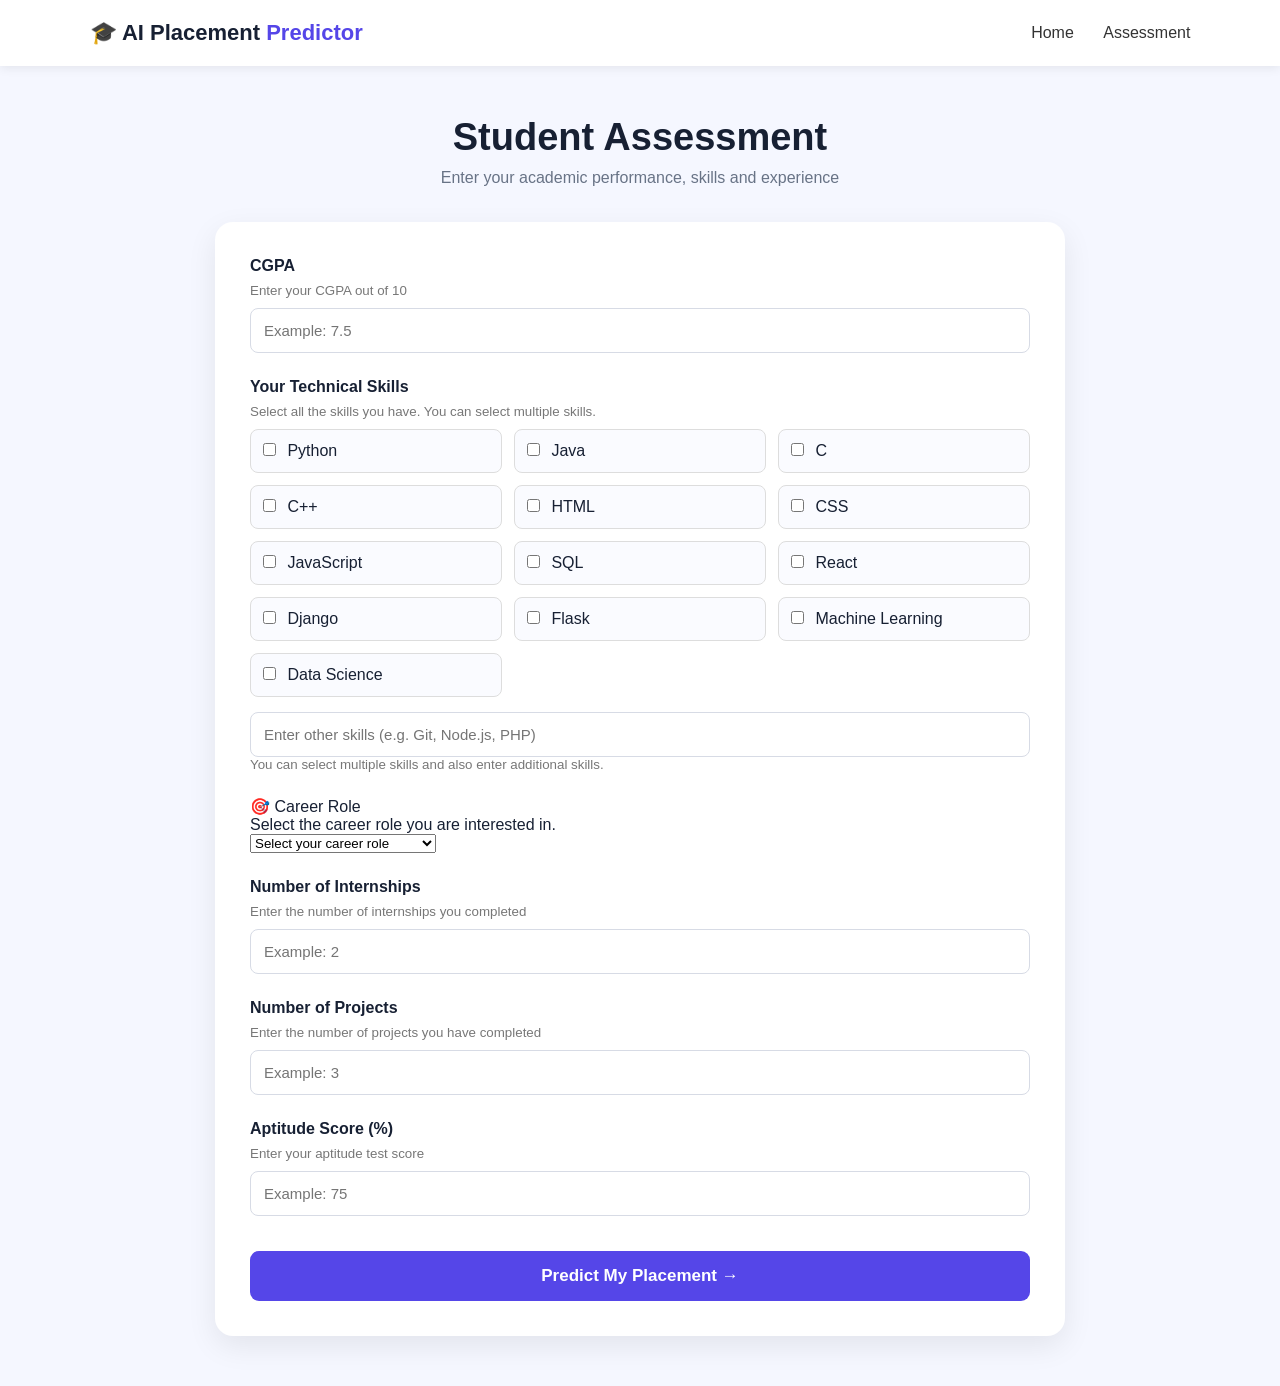
==== templates/assessment.html @ 74dbfa6d "Features added" ====
<!DOCTYPE html>
<html lang="en">
<head>
    <meta charset="UTF-8">
    <meta name="viewport" content="width=device-width, initial-scale=1.0">

    <title>Student Assessment - AI Placement Predictor</title>

    <style>
        * {
            box-sizing: border-box;
            margin: 0;
            padding: 0;
        }

        body {
            font-family: Arial, sans-serif;
            background: #f5f7ff;
            color: #172033;
        }

        nav {
            background: white;
            padding: 20px 7%;
            display: flex;
            justify-content: space-between;
            align-items: center;
            box-shadow: 0 2px 10px rgba(0,0,0,0.08);
        }

        .logo {
            font-size: 22px;
            font-weight: bold;
        }

        .logo span {
            color: #5546e8;
        }

        nav a {
            text-decoration: none;
            color: #333;
            margin-left: 25px;
        }

        .container {
            width: 90%;
            max-width: 850px;
            margin: 50px auto;
        }

        .heading {
            text-align: center;
            margin-bottom: 35px;
        }

        .heading h1 {
            font-size: 38px;
            margin-bottom: 10px;
        }

        .heading p {
            color: #687386;
        }

        .card {
            background: white;
            padding: 35px;
            border-radius: 18px;
            box-shadow: 0 10px 30px rgba(0,0,0,0.08);
        }

        .form-group {
            margin-bottom: 25px;
        }

        label.main-label {
            display: block;
            font-weight: bold;
            margin-bottom: 8px;
            font-size: 16px;
        }

        small {
            display: block;
            color: #777;
            margin-bottom: 10px;
        }

        input[type="number"],
        input[type="text"] {
            width: 100%;
            padding: 13px;
            border: 1px solid #d7dbe5;
            border-radius: 8px;
            font-size: 15px;
        }

        input:focus {
            outline: none;
            border-color: #5546e8;
        }

        .skills-container {
            display: grid;
            grid-template-columns: repeat(3, 1fr);
            gap: 12px;
            margin-bottom: 15px;
        }

        .skill-option {
            border: 1px solid #ddd;
            padding: 12px;
            border-radius: 8px;
            cursor: pointer;
            background: #fafbff;
        }

        .skill-option:hover {
            border-color: #5546e8;
            background: #f0efff;
        }

        .skill-option input {
            margin-right: 7px;
        }

        .submit-btn {
            width: 100%;
            padding: 15px;
            border: none;
            border-radius: 9px;
            background: #5546e8;
            color: white;
            font-size: 17px;
            font-weight: bold;
            cursor: pointer;
            margin-top: 10px;
        }

        .submit-btn:hover {
            background: #4435d0;
        }

        @media (max-width: 700px) {
            .skills-container {
                grid-template-columns: repeat(2, 1fr);
            }

            .card {
                padding: 22px;
            }

            .heading h1 {
                font-size: 30px;
            }
        }
    </style>
</head>

<body>

<nav>
    <div class="logo">🎓 AI Placement <span>Predictor</span></div>

    <div>
        <a href="/">Home</a>
        <a href="/assessment">Assessment</a>
    </div>
</nav>

<div class="container">

    <div class="heading">
        <h1>Student Assessment</h1>
        <p>Enter your academic performance, skills and experience</p>
    </div>

    <div class="card">

        <form action="/predict" method="POST">

            <!-- CGPA -->
            <div class="form-group">
                <label class="main-label">CGPA</label>
                <small>Enter your CGPA out of 10</small>

                <input
                    type="number"
                    name="cgpa"
                    min="0"
                    max="10"
                    step="0.01"
                    placeholder="Example: 7.5"
                    required
                >
            </div>



            <!-- TECHNICAL SKILLS -->
            <div class="form-group">

                <label class="main-label">
                    Your Technical Skills
                </label>

                <small>
                    Select all the skills you have. You can select multiple skills.
                </small>

                <div class="skills-container">

                    <label class="skill-option">
                        <input type="checkbox"
                               name="technical_skills"
                               value="Python">
                        Python
                    </label>

                    <label class="skill-option">
                        <input type="checkbox"
                               name="technical_skills"
                               value="Java">
                        Java
                    </label>

                    <label class="skill-option">
                        <input type="checkbox"
                               name="technical_skills"
                               value="C">
                        C
                    </label>

                    <label class="skill-option">
                        <input type="checkbox"
                               name="technical_skills"
                               value="C++">
                        C++
                    </label>

                    <label class="skill-option">
                        <input type="checkbox"
                               name="technical_skills"
                               value="HTML">
                        HTML
                    </label>

                    <label class="skill-option">
                        <input type="checkbox"
                               name="technical_skills"
                               value="CSS">
                        CSS
                    </label>

                    <label class="skill-option">
                        <input type="checkbox"
                               name="technical_skills"
                               value="JavaScript">
                        JavaScript
                    </label>

                    <label class="skill-option">
                        <input type="checkbox"
                               name="technical_skills"
                               value="SQL">
                        SQL
                    </label>

                    <label class="skill-option">
                        <input type="checkbox"
                               name="technical_skills"
                               value="React">
                        React
                    </label>

                    <label class="skill-option">
                        <input type="checkbox"
                               name="technical_skills"
                               value="Django">
                        Django
                    </label>

                    <label class="skill-option">
                        <input type="checkbox"
                               name="technical_skills"
                               value="Flask">
                        Flask
                    </label>

                    <label class="skill-option">
                        <input type="checkbox"
                               name="technical_skills"
                               value="Machine Learning">
                        Machine Learning
                    </label>

                    <label class="skill-option">
                        <input type="checkbox"
                               name="technical_skills"
                               value="Data Science">
                        Data Science
                    </label>

                </div>

                <input
                    type="text"
                    name="custom_skills"
                    placeholder="Enter other skills (e.g. Git, Node.js, PHP)"
                >

                <small>
                    You can select multiple skills and also enter additional skills.
                </small>

            </div>


            <div class="form-group">

    <label for="career_role">
        🎯 Career Role
    </label>

    <p class="field-description">
        Select the career role you are interested in.
    </p>

    <select
        id="career_role"
        name="career_role"
        required
    >

        <option value="">
            Select your career role
        </option>

        <option value="Software Developer">
            Software Developer
        </option>

        
        <option value="Data Scientist">
            Data Scientist
        </option>

        <option value="Machine Learning Engineer">
            Machine Learning Engineer
        </option>

        <option value="AI Engineer">
            AI Engineer
        </option>

        <option value="Web Developer">
            Web Developer
        </option>

        

        
    </select>

</div>



            <!-- INTERNSHIPS -->
            <div class="form-group">
                <label class="main-label">
                    Number of Internships
                </label>

                <small>Enter the number of internships you completed</small>

                <input
                    type="number"
                    name="internships"
                    min="0"
                    max="10"
                    placeholder="Example: 2"
                    required
                >
            </div>


            <!-- PROJECTS -->
            <div class="form-group">
                <label class="main-label">
                    Number of Projects
                </label>

                <small>Enter the number of projects you have completed</small>

                <input
                    type="number"
                    name="projects"
                    min="0"
                    max="20"
                    placeholder="Example: 3"
                    required
                >
            </div>


            <!-- APTITUDE -->
            <div class="form-group">
                <label class="main-label">
                    Aptitude Score (%)
                </label>

                <small>Enter your aptitude test score</small>

                <input
                    type="number"
                    name="aptitude_score"
                    min="0"
                    max="100"
                    step="0.1"
                    placeholder="Example: 75"
                    required
                >
            </div>


            <button type="submit" class="submit-btn">
                Predict My Placement →
            </button>

        </form>

    </div>

</div>

</body>
</html>
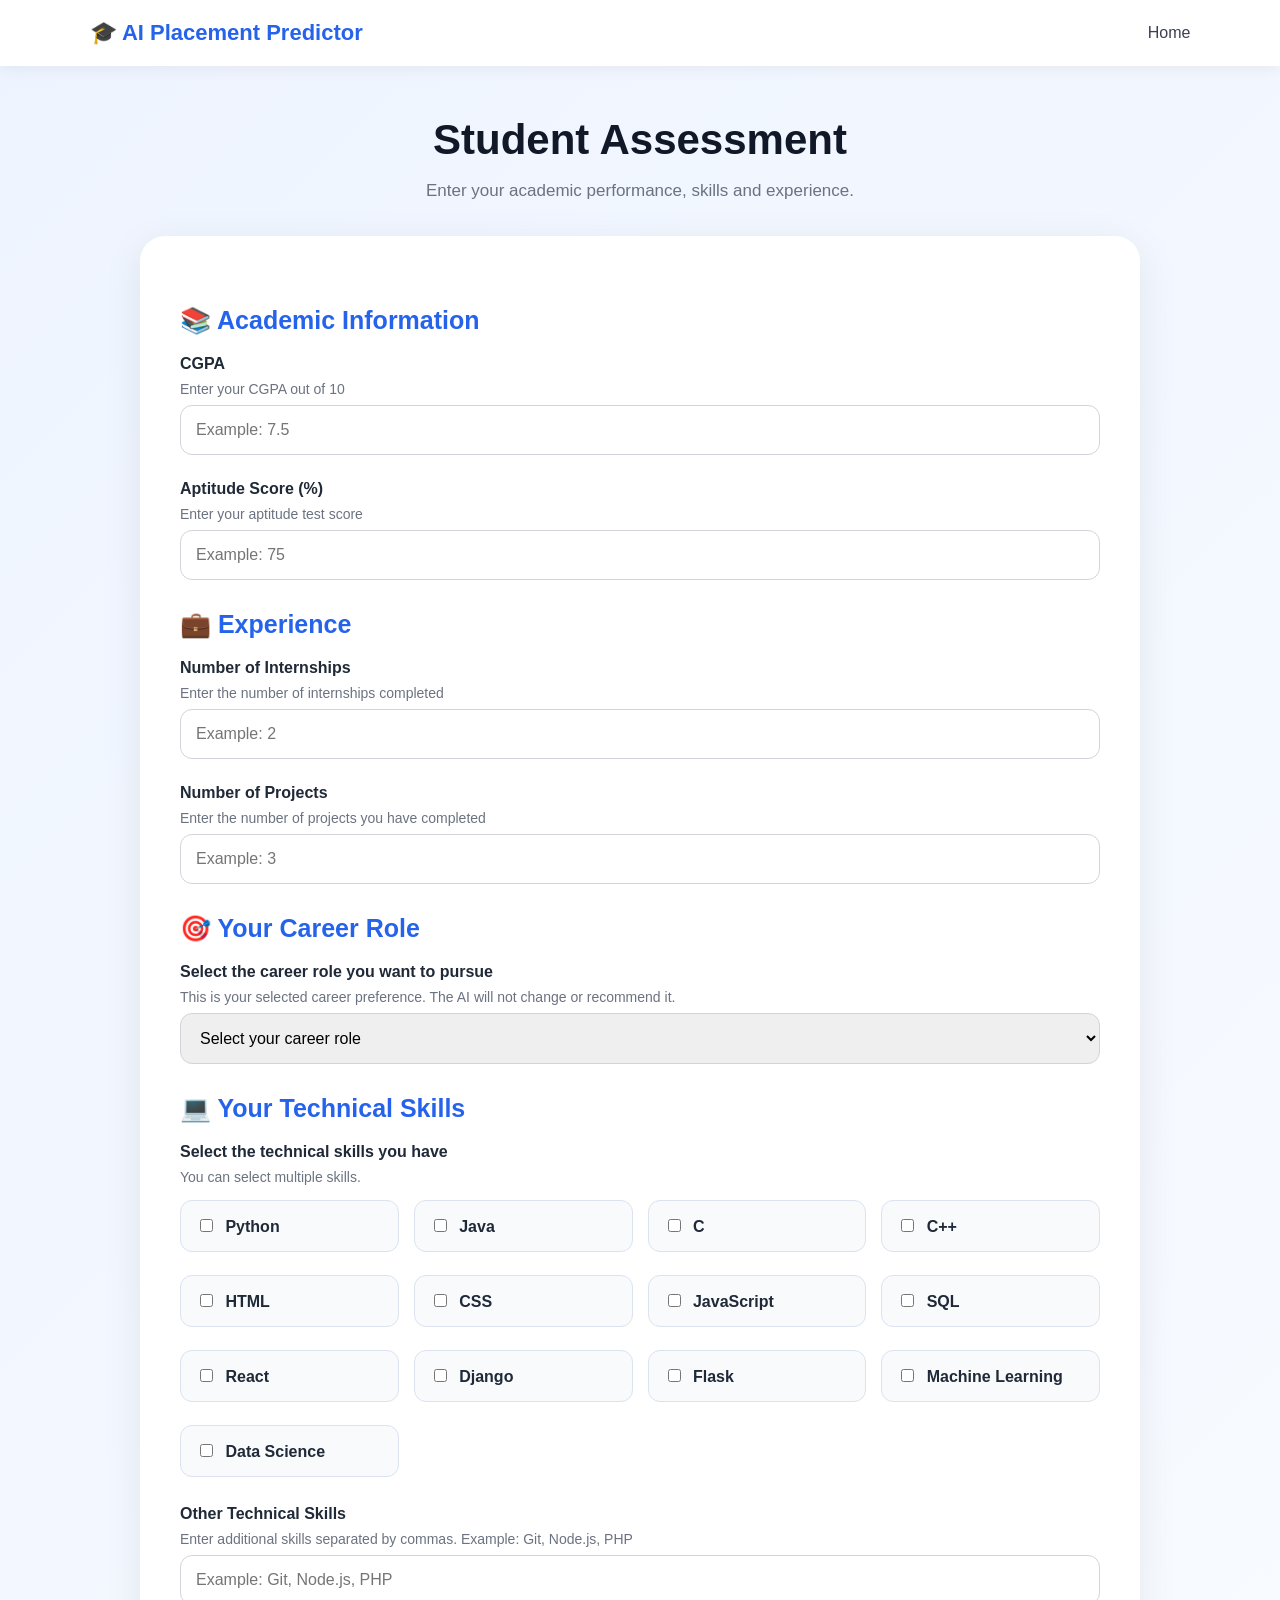
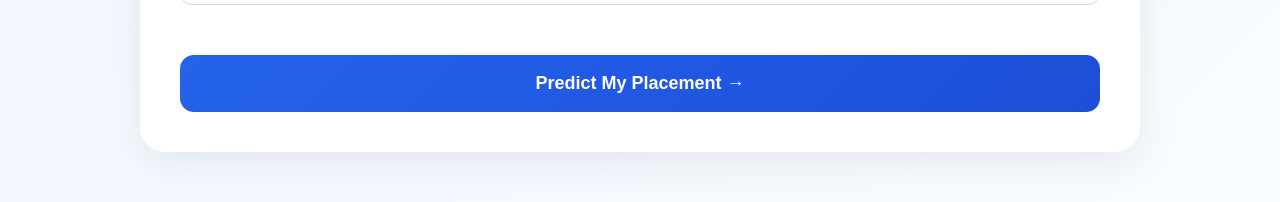
==== commit 793c1e1c: "Features Finalised" ====
--- a/templates/assessment.html
+++ b/templates/assessment.html
@@ -1,192 +1,274 @@
 <!DOCTYPE html>
 <html lang="en">
+
 <head>
+
     <meta charset="UTF-8">
-    <meta name="viewport" content="width=device-width, initial-scale=1.0">
+
+    <meta name="viewport"
+          content="width=device-width, initial-scale=1.0">
 
     <title>Student Assessment - AI Placement Predictor</title>
 
     <style>
+
         * {
             box-sizing: border-box;
+        }
+
+        body {
             margin: 0;
-            padding: 0;
-        }
-
-        body {
-            font-family: Arial, sans-serif;
-            background: #f5f7ff;
-            color: #172033;
-        }
-
-        nav {
+            font-family: Arial, Helvetica, sans-serif;
+            background: linear-gradient(
+                135deg,
+                #eef4ff,
+                #f8fbff
+            );
+            color: #1f2937;
+        }
+
+        .navbar {
             background: white;
             padding: 20px 7%;
             display: flex;
             justify-content: space-between;
             align-items: center;
-            box-shadow: 0 2px 10px rgba(0,0,0,0.08);
+            box-shadow: 0 3px 15px rgba(0,0,0,0.06);
         }
 
         .logo {
             font-size: 22px;
             font-weight: bold;
-        }
-
-        .logo span {
-            color: #5546e8;
-        }
-
-        nav a {
+            color: #2563eb;
+        }
+
+        .nav-links a {
             text-decoration: none;
-            color: #333;
-            margin-left: 25px;
+            color: #374151;
+            margin-left: 30px;
+            font-weight: 500;
         }
 
         .container {
             width: 90%;
-            max-width: 850px;
+            max-width: 1000px;
             margin: 50px auto;
         }
 
-        .heading {
+        .header {
             text-align: center;
             margin-bottom: 35px;
         }
 
-        .heading h1 {
-            font-size: 38px;
+        .header h1 {
+            font-size: 42px;
             margin-bottom: 10px;
-        }
-
-        .heading p {
-            color: #687386;
-        }
-
-        .card {
+            color: #111827;
+        }
+
+        .header p {
+            color: #6b7280;
+            font-size: 17px;
+        }
+
+        .form-card {
             background: white;
-            padding: 35px;
-            border-radius: 18px;
-            box-shadow: 0 10px 30px rgba(0,0,0,0.08);
+            padding: 40px;
+            border-radius: 25px;
+            box-shadow: 0 10px 40px rgba(0,0,0,0.08);
+        }
+
+        .section-title {
+            font-size: 25px;
+            color: #2563eb;
+            margin-top: 30px;
+            margin-bottom: 20px;
         }
 
         .form-group {
             margin-bottom: 25px;
         }
 
-        label.main-label {
+        label {
             display: block;
             font-weight: bold;
             margin-bottom: 8px;
             font-size: 16px;
         }
 
-        small {
-            display: block;
-            color: #777;
-            margin-bottom: 10px;
-        }
-
-        input[type="number"],
-        input[type="text"] {
+        .hint {
+            color: #6b7280;
+            font-size: 14px;
+            margin-bottom: 8px;
+        }
+
+        input,
+        select {
             width: 100%;
-            padding: 13px;
-            border: 1px solid #d7dbe5;
-            border-radius: 8px;
-            font-size: 15px;
-        }
-
-        input:focus {
+            padding: 15px;
+            border: 1px solid #d1d5db;
+            border-radius: 12px;
+            font-size: 16px;
             outline: none;
-            border-color: #5546e8;
-        }
-
-        .skills-container {
+        }
+
+        input:focus,
+        select:focus {
+            border-color: #2563eb;
+            box-shadow: 0 0 0 3px rgba(37,99,235,0.1);
+        }
+
+        .skills-grid {
             display: grid;
-            grid-template-columns: repeat(3, 1fr);
-            gap: 12px;
-            margin-bottom: 15px;
-        }
-
-        .skill-option {
-            border: 1px solid #ddd;
-            padding: 12px;
-            border-radius: 8px;
+            grid-template-columns: repeat(
+                auto-fit,
+                minmax(180px, 1fr)
+            );
+
+            gap: 15px;
+            margin-top: 15px;
+        }
+
+        .skill-box {
+            border: 1px solid #dbe3ef;
+            border-radius: 12px;
+            padding: 15px;
+            background: #f8fafc;
             cursor: pointer;
-            background: #fafbff;
-        }
-
-        .skill-option:hover {
-            border-color: #5546e8;
-            background: #f0efff;
-        }
-
-        .skill-option input {
-            margin-right: 7px;
+            transition: 0.2s;
+        }
+
+        .skill-box:hover {
+            border-color: #2563eb;
+            background: #eff6ff;
+        }
+
+        .skill-box input {
+            width: auto;
+            margin-right: 8px;
+        }
+
+        .custom-skills {
+            margin-top: 20px;
         }
 
         .submit-btn {
             width: 100%;
-            padding: 15px;
+            padding: 18px;
+            margin-top: 25px;
             border: none;
-            border-radius: 9px;
-            background: #5546e8;
+            border-radius: 14px;
+            background: linear-gradient(
+                135deg,
+                #2563eb,
+                #1d4ed8
+            );
             color: white;
-            font-size: 17px;
+            font-size: 18px;
             font-weight: bold;
             cursor: pointer;
-            margin-top: 10px;
         }
 
         .submit-btn:hover {
-            background: #4435d0;
-        }
-
-        @media (max-width: 700px) {
-            .skills-container {
-                grid-template-columns: repeat(2, 1fr);
+            opacity: 0.92;
+        }
+
+        @media(max-width:600px) {
+
+            .form-card {
+                padding: 25px;
             }
 
-            .card {
-                padding: 22px;
+            .header h1 {
+                font-size: 32px;
             }
 
-            .heading h1 {
-                font-size: 30px;
+            .nav-links {
+                display: none;
             }
-        }
+
+        }
+
     </style>
+
 </head>
 
+
 <body>
 
-<nav>
-    <div class="logo">🎓 AI Placement <span>Predictor</span></div>
-
-    <div>
-        <a href="/">Home</a>
-        <a href="/assessment">Assessment</a>
-    </div>
-</nav>
-
-<div class="container">
-
-    <div class="heading">
-        <h1>Student Assessment</h1>
-        <p>Enter your academic performance, skills and experience</p>
-    </div>
-
-    <div class="card">
-
-        <form action="/predict" method="POST">
+
+    <!-- NAVBAR -->
+
+    <nav class="navbar">
+
+        <div class="logo">
+            🎓 AI Placement Predictor
+        </div>
+
+        <div class="nav-links">
+
+            <a href="/">
+                Home
+            </a>
+
+        </div>
+
+    </nav>
+
+
+    <!-- MAIN -->
+
+    <div class="container">
+
+
+        <div class="header">
+
+            <h1>
+                Student Assessment
+            </h1>
+
+            <p>
+                Enter your academic performance,
+                skills and experience.
+            </p>
+
+        </div>
+
+
+        <!-- IMPORTANT:
+             Everything is inside this form -->
+
+        <form
+            action="/predict"
+            method="POST"
+            class="form-card"
+        >
+
+
+            <!-- =========================================
+                 ACADEMIC INFORMATION
+                 ========================================= -->
+
+            <h2 class="section-title">
+                📚 Academic Information
+            </h2>
+
 
             <!-- CGPA -->
+
             <div class="form-group">
-                <label class="main-label">CGPA</label>
-                <small>Enter your CGPA out of 10</small>
+
+                <label for="cgpa">
+                    CGPA
+                </label>
+
+                <div class="hint">
+                    Enter your CGPA out of 10
+                </div>
 
                 <input
                     type="number"
+                    id="cgpa"
                     name="cgpa"
                     min="0"
                     max="10"
@@ -194,227 +276,25 @@
                     placeholder="Example: 7.5"
                     required
                 >
+
             </div>
 
 
-
-            <!-- TECHNICAL SKILLS -->
+            <!-- APTITUDE -->
+
             <div class="form-group">
 
-                <label class="main-label">
-                    Your Technical Skills
+                <label for="aptitude_score">
+                    Aptitude Score (%)
                 </label>
 
-                <small>
-                    Select all the skills you have. You can select multiple skills.
-                </small>
-
-                <div class="skills-container">
-
-                    <label class="skill-option">
-                        <input type="checkbox"
-                               name="technical_skills"
-                               value="Python">
-                        Python
-                    </label>
-
-                    <label class="skill-option">
-                        <input type="checkbox"
-                               name="technical_skills"
-                               value="Java">
-                        Java
-                    </label>
-
-                    <label class="skill-option">
-                        <input type="checkbox"
-                               name="technical_skills"
-                               value="C">
-                        C
-                    </label>
-
-                    <label class="skill-option">
-                        <input type="checkbox"
-                               name="technical_skills"
-                               value="C++">
-                        C++
-                    </label>
-
-                    <label class="skill-option">
-                        <input type="checkbox"
-                               name="technical_skills"
-                               value="HTML">
-                        HTML
-                    </label>
-
-                    <label class="skill-option">
-                        <input type="checkbox"
-                               name="technical_skills"
-                               value="CSS">
-                        CSS
-                    </label>
-
-                    <label class="skill-option">
-                        <input type="checkbox"
-                               name="technical_skills"
-                               value="JavaScript">
-                        JavaScript
-                    </label>
-
-                    <label class="skill-option">
-                        <input type="checkbox"
-                               name="technical_skills"
-                               value="SQL">
-                        SQL
-                    </label>
-
-                    <label class="skill-option">
-                        <input type="checkbox"
-                               name="technical_skills"
-                               value="React">
-                        React
-                    </label>
-
-                    <label class="skill-option">
-                        <input type="checkbox"
-                               name="technical_skills"
-                               value="Django">
-                        Django
-                    </label>
-
-                    <label class="skill-option">
-                        <input type="checkbox"
-                               name="technical_skills"
-                               value="Flask">
-                        Flask
-                    </label>
-
-                    <label class="skill-option">
-                        <input type="checkbox"
-                               name="technical_skills"
-                               value="Machine Learning">
-                        Machine Learning
-                    </label>
-
-                    <label class="skill-option">
-                        <input type="checkbox"
-                               name="technical_skills"
-                               value="Data Science">
-                        Data Science
-                    </label>
-
-                </div>
-
-                <input
-                    type="text"
-                    name="custom_skills"
-                    placeholder="Enter other skills (e.g. Git, Node.js, PHP)"
-                >
-
-                <small>
-                    You can select multiple skills and also enter additional skills.
-                </small>
-
-            </div>
-
-
-            <div class="form-group">
-
-    <label for="career_role">
-        🎯 Career Role
-    </label>
-
-    <p class="field-description">
-        Select the career role you are interested in.
-    </p>
-
-    <select
-        id="career_role"
-        name="career_role"
-        required
-    >
-
-        <option value="">
-            Select your career role
-        </option>
-
-        <option value="Software Developer">
-            Software Developer
-        </option>
-
-        
-        <option value="Data Scientist">
-            Data Scientist
-        </option>
-
-        <option value="Machine Learning Engineer">
-            Machine Learning Engineer
-        </option>
-
-        <option value="AI Engineer">
-            AI Engineer
-        </option>
-
-        <option value="Web Developer">
-            Web Developer
-        </option>
-
-        
-
-        
-    </select>
-
-</div>
-
-
-
-            <!-- INTERNSHIPS -->
-            <div class="form-group">
-                <label class="main-label">
-                    Number of Internships
-                </label>
-
-                <small>Enter the number of internships you completed</small>
+                <div class="hint">
+                    Enter your aptitude test score
+                </div>
 
                 <input
                     type="number"
-                    name="internships"
-                    min="0"
-                    max="10"
-                    placeholder="Example: 2"
-                    required
-                >
-            </div>
-
-
-            <!-- PROJECTS -->
-            <div class="form-group">
-                <label class="main-label">
-                    Number of Projects
-                </label>
-
-                <small>Enter the number of projects you have completed</small>
-
-                <input
-                    type="number"
-                    name="projects"
-                    min="0"
-                    max="20"
-                    placeholder="Example: 3"
-                    required
-                >
-            </div>
-
-
-            <!-- APTITUDE -->
-            <div class="form-group">
-                <label class="main-label">
-                    Aptitude Score (%)
-                </label>
-
-                <small>Enter your aptitude test score</small>
-
-                <input
-                    type="number"
+                    id="aptitude_score"
                     name="aptitude_score"
                     min="0"
                     max="100"
@@ -422,18 +302,363 @@
                     placeholder="Example: 75"
                     required
                 >
+
             </div>
 
 
-            <button type="submit" class="submit-btn">
+            <!-- =========================================
+                 EXPERIENCE
+                 ========================================= -->
+
+            <h2 class="section-title">
+                💼 Experience
+            </h2>
+
+
+            <!-- INTERNSHIPS -->
+
+            <div class="form-group">
+
+                <label for="internships">
+                    Number of Internships
+                </label>
+
+                <div class="hint">
+                    Enter the number of internships completed
+                </div>
+
+                <input
+                    type="number"
+                    id="internships"
+                    name="internships"
+                    min="0"
+                    max="20"
+                    placeholder="Example: 2"
+                    required
+                >
+
+            </div>
+
+
+            <!-- PROJECTS -->
+
+            <div class="form-group">
+
+                <label for="projects">
+                    Number of Projects
+                </label>
+
+                <div class="hint">
+                    Enter the number of projects you have completed
+                </div>
+
+                <input
+                    type="number"
+                    id="projects"
+                    name="projects"
+                    min="0"
+                    max="50"
+                    placeholder="Example: 3"
+                    required
+                >
+
+            </div>
+
+
+            <!-- =========================================
+                 CAREER ROLE
+                 ========================================= -->
+
+            <h2 class="section-title">
+                🎯 Your Career Role
+            </h2>
+
+
+            <div class="form-group">
+
+                <label for="career_role">
+                    Select the career role you want to pursue
+                </label>
+
+                <div class="hint">
+                    This is your selected career preference.
+                    The AI will not change or recommend it.
+                </div>
+
+                <select
+                    id="career_role"
+                    name="career_role"
+                    required
+                >
+
+                    <option value="">
+                        Select your career role
+                    </option>
+
+                    <option value="Software Developer">
+                        Software Developer
+                    </option>
+
+                    <option value="Data Scientist">
+                        Data Scientist
+                    </option>
+
+                    <option value="Machine Learning Engineer">
+                        Machine Learning Engineer
+                    </option>
+
+                    <option value="AI Engineer">
+                        AI Engineer
+                    </option>
+
+                    <option value="Web Developer">
+                        Web Developer
+                    </option>
+
+                </select>
+
+            </div>
+
+
+            <!-- =========================================
+                 TECHNICAL SKILLS
+                 ========================================= -->
+
+            <h2 class="section-title">
+                💻 Your Technical Skills
+            </h2>
+
+
+            <div class="form-group">
+
+                <label>
+                    Select the technical skills you have
+                </label>
+
+                <div class="hint">
+                    You can select multiple skills.
+                </div>
+
+
+                <div class="skills-grid">
+
+
+                    <label class="skill-box">
+
+                        <input
+                            type="checkbox"
+                            name="technical_skills"
+                            value="Python"
+                        >
+
+                        Python
+
+                    </label>
+
+
+                    <label class="skill-box">
+
+                        <input
+                            type="checkbox"
+                            name="technical_skills"
+                            value="Java"
+                        >
+
+                        Java
+
+                    </label>
+
+
+                    <label class="skill-box">
+
+                        <input
+                            type="checkbox"
+                            name="technical_skills"
+                            value="C"
+                        >
+
+                        C
+
+                    </label>
+
+
+                    <label class="skill-box">
+
+                        <input
+                            type="checkbox"
+                            name="technical_skills"
+                            value="C++"
+                        >
+
+                        C++
+
+                    </label>
+
+
+                    <label class="skill-box">
+
+                        <input
+                            type="checkbox"
+                            name="technical_skills"
+                            value="HTML"
+                        >
+
+                        HTML
+
+                    </label>
+
+
+                    <label class="skill-box">
+
+                        <input
+                            type="checkbox"
+                            name="technical_skills"
+                            value="CSS"
+                        >
+
+                        CSS
+
+                    </label>
+
+
+                    <label class="skill-box">
+
+                        <input
+                            type="checkbox"
+                            name="technical_skills"
+                            value="JavaScript"
+                        >
+
+                        JavaScript
+
+                    </label>
+
+
+                    <label class="skill-box">
+
+                        <input
+                            type="checkbox"
+                            name="technical_skills"
+                            value="SQL"
+                        >
+
+                        SQL
+
+                    </label>
+
+
+                    <label class="skill-box">
+
+                        <input
+                            type="checkbox"
+                            name="technical_skills"
+                            value="React"
+                        >
+
+                        React
+
+                    </label>
+
+
+                    <label class="skill-box">
+
+                        <input
+                            type="checkbox"
+                            name="technical_skills"
+                            value="Django"
+                        >
+
+                        Django
+
+                    </label>
+
+
+                    <label class="skill-box">
+
+                        <input
+                            type="checkbox"
+                            name="technical_skills"
+                            value="Flask"
+                        >
+
+                        Flask
+
+                    </label>
+
+
+                    <label class="skill-box">
+
+                        <input
+                            type="checkbox"
+                            name="technical_skills"
+                            value="Machine Learning"
+                        >
+
+                        Machine Learning
+
+                    </label>
+
+
+                    <label class="skill-box">
+
+                        <input
+                            type="checkbox"
+                            name="technical_skills"
+                            value="Data Science"
+                        >
+
+                        Data Science
+
+                    </label>
+
+
+                </div>
+
+
+                <!-- CUSTOM SKILLS -->
+
+                <div class="custom-skills">
+
+                    <label for="custom_skills">
+                        Other Technical Skills
+                    </label>
+
+                    <div class="hint">
+                        Enter additional skills separated by commas.
+                        Example: Git, Node.js, PHP
+                    </div>
+
+                    <input
+                        type="text"
+                        id="custom_skills"
+                        name="custom_skills"
+                        placeholder="Example: Git, Node.js, PHP"
+                    >
+
+                </div>
+
+            </div>
+
+
+            <!-- =========================================
+                 SUBMIT
+                 ========================================= -->
+
+            <button
+                type="submit"
+                class="submit-btn"
+            >
+
                 Predict My Placement →
+
             </button>
 
+
         </form>
 
     </div>
 
-</div>
 
 </body>
-</html>
+
+</html>
